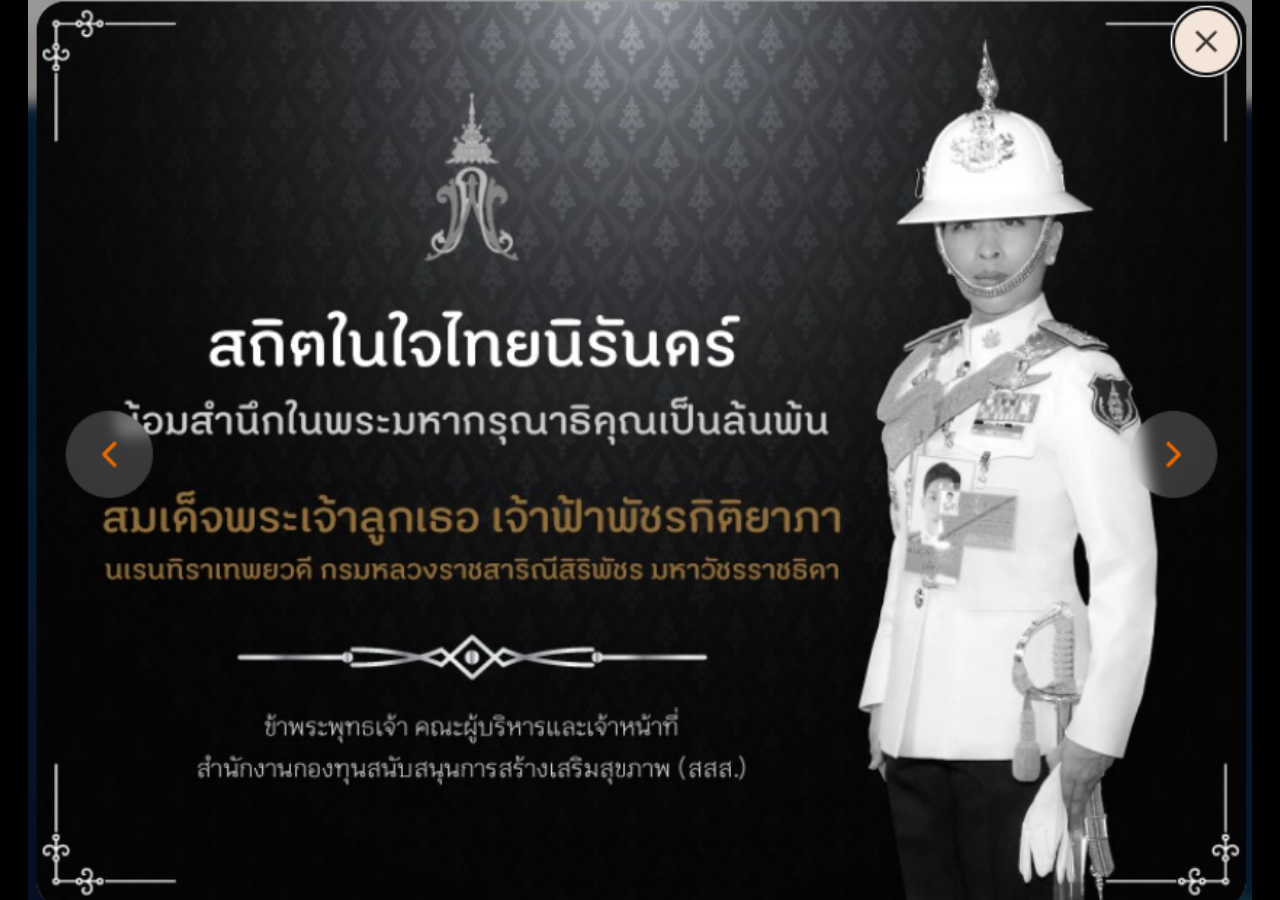
==== index.html @ 87a639a9 "Add files via upload" ====
<!DOCTYPE html>
<html lang="th">
<head>
  <meta charset="UTF-8">
  <meta name="viewport" content="width=device-width, initial-scale=1.0">

  <title>หน้าไว้อาลัย | นักสร้างสุขดอนแก้ว</title>

  <meta
    name="description"
    content="หน้าไว้อาลัยของนักสร้างสุขดอนแก้ว"
  >

  <style>
    html,
    body {
      width: 100%;
      height: 100%;
      margin: 0;
      padding: 0;
      overflow: hidden;
      background: #000;
    }

    body {
      font-family: Arial, sans-serif;
    }

    .memorial-link {
      position: fixed;
      inset: 0;

      display: flex;
      align-items: center;
      justify-content: center;

      width: 100%;
      height: 100%;

      background: #000;

      cursor: pointer;
      text-decoration: none;

      -webkit-tap-highlight-color: transparent;
      user-select: none;
    }

    .memorial-image {
      width: 100%;
      height: 100%;

      object-fit: contain;
      object-position: center;

      display: block;

      pointer-events: none;
      user-select: none;
      -webkit-user-drag: none;
    }

    .memorial-link:focus-visible {
      outline: 3px solid #ffffff;
      outline-offset: -6px;
    }
  </style>
</head>

<body>

  <a
    class="memorial-link"
    href="https://script.google.com/macros/s/AKfycbxYZN_y_pJzM8Q6rQ0GzU53ELH5nUyrDfExcgyzxqj7NE1iMZdPn446kKjvKVOy5Ce9IkQ/exec"
    aria-label="เข้าสู่เว็บไซต์ระบบรายงานนักสร้างสุข"
  >
    <img
      class="memorial-image"
      src="assets/img/memorial.png"
      alt="หน้าไว้อาลัย"
      draggable="false"
    >
  </a>

</body>
</html>
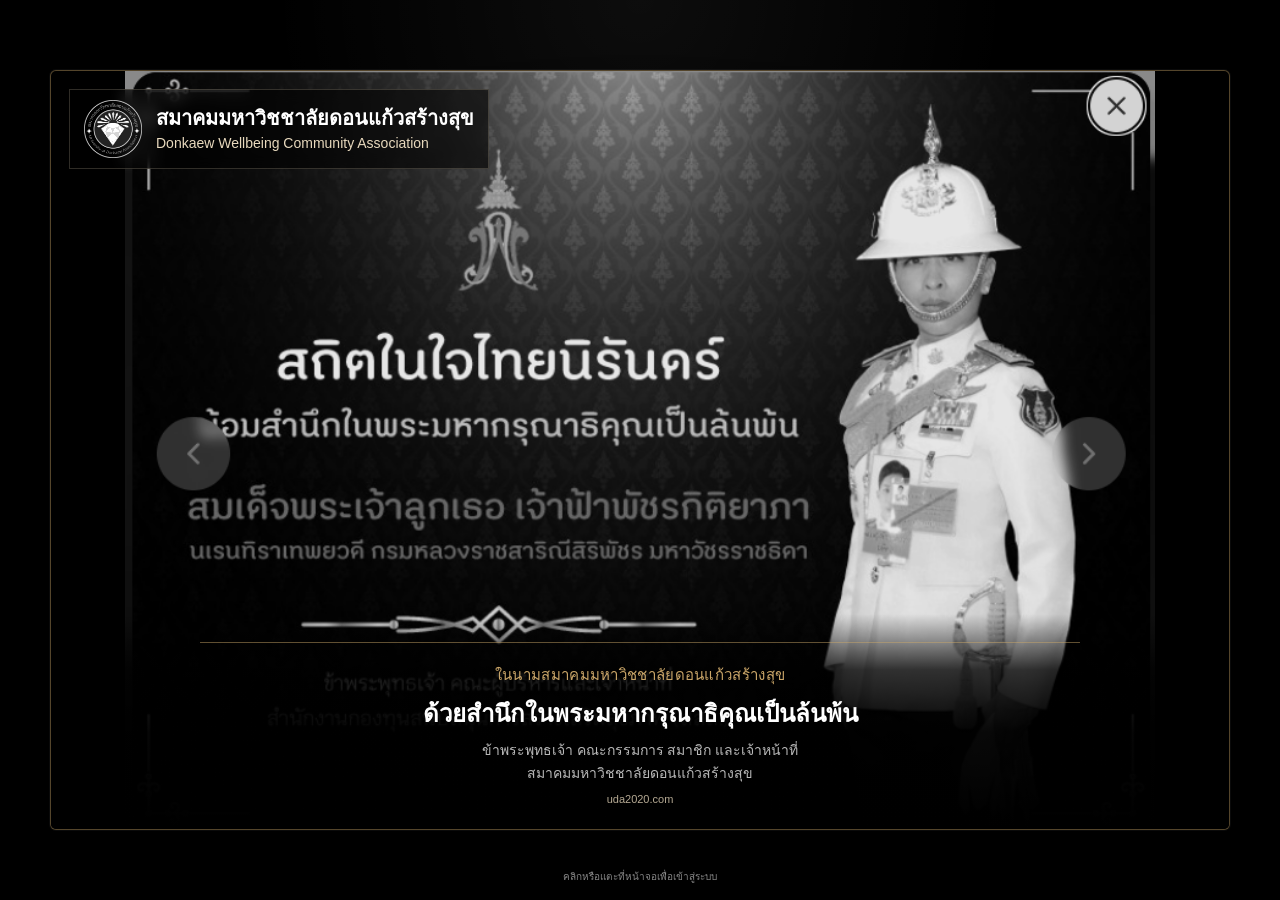
==== commit 3f862e5b: "Add files via upload" ====
--- a/index.html
+++ b/index.html
@@ -4,83 +4,319 @@
   <meta charset="UTF-8">
   <meta name="viewport" content="width=device-width, initial-scale=1.0">
 
-  <title>หน้าไว้อาลัย | นักสร้างสุขดอนแก้ว</title>
-
+  <title>หน้าไว้อาลัย | สมาคมมหาวิชชาลัยดอนแก้วสร้างสุข</title>
   <meta
     name="description"
-    content="หน้าไว้อาลัยของนักสร้างสุขดอนแก้ว"
+    content="หน้าไว้อาลัยในนามสมาคมมหาวิชชาลัยดอนแก้วสร้างสุข"
   >
 
   <style>
+    :root {
+      --gold: #c9a568;
+      --gold-soft: #e8d9bd;
+      --black: #050505;
+      --panel: rgba(8, 8, 8, 0.92);
+    }
+
+    * {
+      box-sizing: border-box;
+    }
+
     html,
     body {
       width: 100%;
-      height: 100%;
+      min-height: 100%;
       margin: 0;
-      padding: 0;
+      background: #000;
+      color: #fff;
+      font-family:
+        "Tahoma",
+        "Noto Sans Thai",
+        "Prompt",
+        sans-serif;
+    }
+
+    body {
       overflow: hidden;
-      background: #000;
-    }
-
-    body {
-      font-family: Arial, sans-serif;
-    }
-
-    .memorial-link {
+    }
+
+    .memorial-page {
       position: fixed;
       inset: 0;
-
+      background:
+        radial-gradient(circle at 50% 0%, rgba(255,255,255,.055), transparent 36%),
+        #000;
+      cursor: pointer;
+      user-select: none;
+      -webkit-tap-highlight-color: transparent;
+    }
+
+    .memorial-stage {
+      position: absolute;
+      inset: 0;
       display: flex;
       align-items: center;
       justify-content: center;
-
+      padding: 18px;
+    }
+
+    .memorial-frame {
+      position: relative;
+      width: min(1180px, 100%);
+      height: min(760px, calc(100vh - 36px));
+      overflow: hidden;
+      border: 1px solid rgba(201,165,104,.42);
+      border-radius: 6px;
+      background: #000;
+      box-shadow:
+        0 0 0 1px rgba(255,255,255,.04),
+        0 24px 80px rgba(0,0,0,.55);
+    }
+
+    .memorial-image {
+      position: absolute;
+      inset: 0;
       width: 100%;
       height: 100%;
-
-      background: #000;
-
-      cursor: pointer;
-      text-decoration: none;
-
-      -webkit-tap-highlight-color: transparent;
-      user-select: none;
-    }
-
-    .memorial-image {
-      width: 100%;
-      height: 100%;
-
       object-fit: contain;
       object-position: center;
-
+      filter: grayscale(100%) contrast(1.03) brightness(.9);
+      pointer-events: none;
+    }
+
+    /* แถบด้านบนของสมาคม */
+    .association-head {
+      position: absolute;
+      z-index: 4;
+      top: 18px;
+      left: 18px;
+      right: 18px;
+      display: flex;
+      align-items: center;
+      gap: 14px;
+      padding: 10px 14px;
+      width: fit-content;
+      max-width: calc(100% - 36px);
+      border: 1px solid rgba(232,217,189,.20);
+      background: rgba(0,0,0,.60);
+      backdrop-filter: blur(8px);
+      -webkit-backdrop-filter: blur(8px);
+    }
+
+    .association-head img {
+      width: 58px;
+      height: 58px;
+      object-fit: contain;
+      filter: grayscale(100%) brightness(1.25);
+      flex: 0 0 auto;
+    }
+
+    .association-title {
+      line-height: 1.35;
+    }
+
+    .association-title strong {
       display: block;
-
+      color: #fff;
+      font-size: clamp(15px, 2vw, 20px);
+      font-weight: 700;
+    }
+
+    .association-title span {
+      color: var(--gold-soft);
+      font-size: clamp(11px, 1.3vw, 14px);
+    }
+
+    /* ปิดข้อความหน่วยงานเดิมด้านล่าง แล้วแทนด้วยชื่อสมาคม */
+    .association-footer {
+      position: absolute;
+      z-index: 5;
+      left: 0;
+      right: 0;
+      bottom: 0;
+      min-height: 150px;
+      display: flex;
+      align-items: center;
+      justify-content: center;
+      padding: 28px 22px 24px;
+      text-align: center;
+      background:
+        linear-gradient(
+          180deg,
+          rgba(0,0,0,0) 0%,
+          rgba(0,0,0,.78) 26%,
+          rgba(0,0,0,.96) 55%,
+          #000 100%
+        );
+    }
+
+    .association-footer-inner {
+      width: min(880px, 100%);
+      border-top: 1px solid rgba(201,165,104,.48);
+      padding-top: 20px;
+    }
+
+    .tribute-label {
+      margin-bottom: 8px;
+      color: var(--gold);
+      font-size: clamp(12px, 1.4vw, 15px);
+      letter-spacing: .02em;
+    }
+
+    .tribute-main {
+      color: #fff;
+      font-size: clamp(16px, 2vw, 24px);
+      font-weight: 700;
+      line-height: 1.55;
+    }
+
+    .tribute-sub {
+      margin-top: 7px;
+      color: rgba(255,255,255,.72);
+      font-size: clamp(11px, 1.3vw, 14px);
+      line-height: 1.65;
+    }
+
+    .official-site {
+      margin-top: 8px;
+      color: rgba(232,217,189,.78);
+      font-size: 11px;
+    }
+
+    .tap-hint {
+      position: fixed;
+      z-index: 10;
+      left: 50%;
+      bottom: 10px;
+      transform: translateX(-50%);
+      padding: 6px 12px;
+      border-radius: 999px;
+      background: rgba(0,0,0,.56);
+      color: rgba(255,255,255,.52);
+      font-size: 10px;
       pointer-events: none;
-      user-select: none;
-      -webkit-user-drag: none;
-    }
-
-    .memorial-link:focus-visible {
-      outline: 3px solid #ffffff;
-      outline-offset: -6px;
+    }
+
+    @media (max-width: 700px) {
+      .memorial-stage {
+        padding: 0;
+      }
+
+      .memorial-frame {
+        width: 100%;
+        height: 100vh;
+        border: 0;
+        border-radius: 0;
+      }
+
+      .association-head {
+        top: 10px;
+        left: 10px;
+        right: 10px;
+      }
+
+      .association-head img {
+        width: 46px;
+        height: 46px;
+      }
+
+      .association-footer {
+        min-height: 138px;
+        padding-left: 16px;
+        padding-right: 16px;
+      }
     }
   </style>
 </head>
 
 <body>
 
-  <a
-    class="memorial-link"
-    href="https://script.google.com/macros/s/AKfycbxYZN_y_pJzM8Q6rQ0GzU53ELH5nUyrDfExcgyzxqj7NE1iMZdPn446kKjvKVOy5Ce9IkQ/exec"
+  <main
+    class="memorial-page"
+    id="memorialPage"
+    role="link"
+    tabindex="0"
     aria-label="เข้าสู่เว็บไซต์ระบบรายงานนักสร้างสุข"
   >
-    <img
-      class="memorial-image"
-      src="assets/img/memorial.png"
-      alt="หน้าไว้อาลัย"
-      draggable="false"
-    >
-  </a>
+    <div class="memorial-stage">
+      <div class="memorial-frame">
+
+        <img
+          class="memorial-image"
+          src="assets/img/memorial.png"
+          alt="หน้าไว้อาลัย"
+          draggable="false"
+        >
+
+        <div class="association-head">
+          <img
+            src="assets/img/logo-donkaew.png"
+            alt="ตราสมาคมมหาวิชชาลัยดอนแก้วสร้างสุข"
+          >
+
+          <div class="association-title">
+            <strong>สมาคมมหาวิชชาลัยดอนแก้วสร้างสุข</strong>
+            <span>Donkaew Wellbeing Community Association</span>
+          </div>
+        </div>
+
+        <div class="association-footer">
+          <div class="association-footer-inner">
+            <div class="tribute-label">
+              ในนามสมาคมมหาวิชชาลัยดอนแก้วสร้างสุข
+            </div>
+
+            <div class="tribute-main">
+              ด้วยสำนึกในพระมหากรุณาธิคุณเป็นล้นพ้น
+            </div>
+
+            <div class="tribute-sub">
+              ข้าพระพุทธเจ้า คณะกรรมการ สมาชิก และเจ้าหน้าที่<br>
+              สมาคมมหาวิชชาลัยดอนแก้วสร้างสุข
+            </div>
+
+            <div class="official-site">
+              uda2020.com
+            </div>
+          </div>
+        </div>
+
+      </div>
+    </div>
+
+    <div class="tap-hint">
+      คลิกหรือแตะที่หน้าจอเพื่อเข้าสู่ระบบ
+    </div>
+  </main>
+
+  <script>
+    // ใส่ Google Apps Script Web App URL ที่ใช้งานได้จริงตรงนี้
+    const APP_URL = "PASTE_WORKING_GOOGLE_APPS_SCRIPT_EXEC_URL_HERE";
+
+    function goToApp() {
+      if (!APP_URL || APP_URL.includes("PASTE_WORKING_")) {
+        alert(
+          "กรุณาใส่ Google Apps Script Web App URL ที่ใช้งานได้จริงในตัวแปร APP_URL ก่อน"
+        );
+        return;
+      }
+
+      window.location.href = APP_URL;
+    }
+
+    document
+      .getElementById("memorialPage")
+      .addEventListener("click", goToApp);
+
+    document
+      .getElementById("memorialPage")
+      .addEventListener("keydown", function(event) {
+        if (event.key === "Enter" || event.key === " ") {
+          event.preventDefault();
+          goToApp();
+        }
+      });
+  </script>
 
 </body>
 </html>
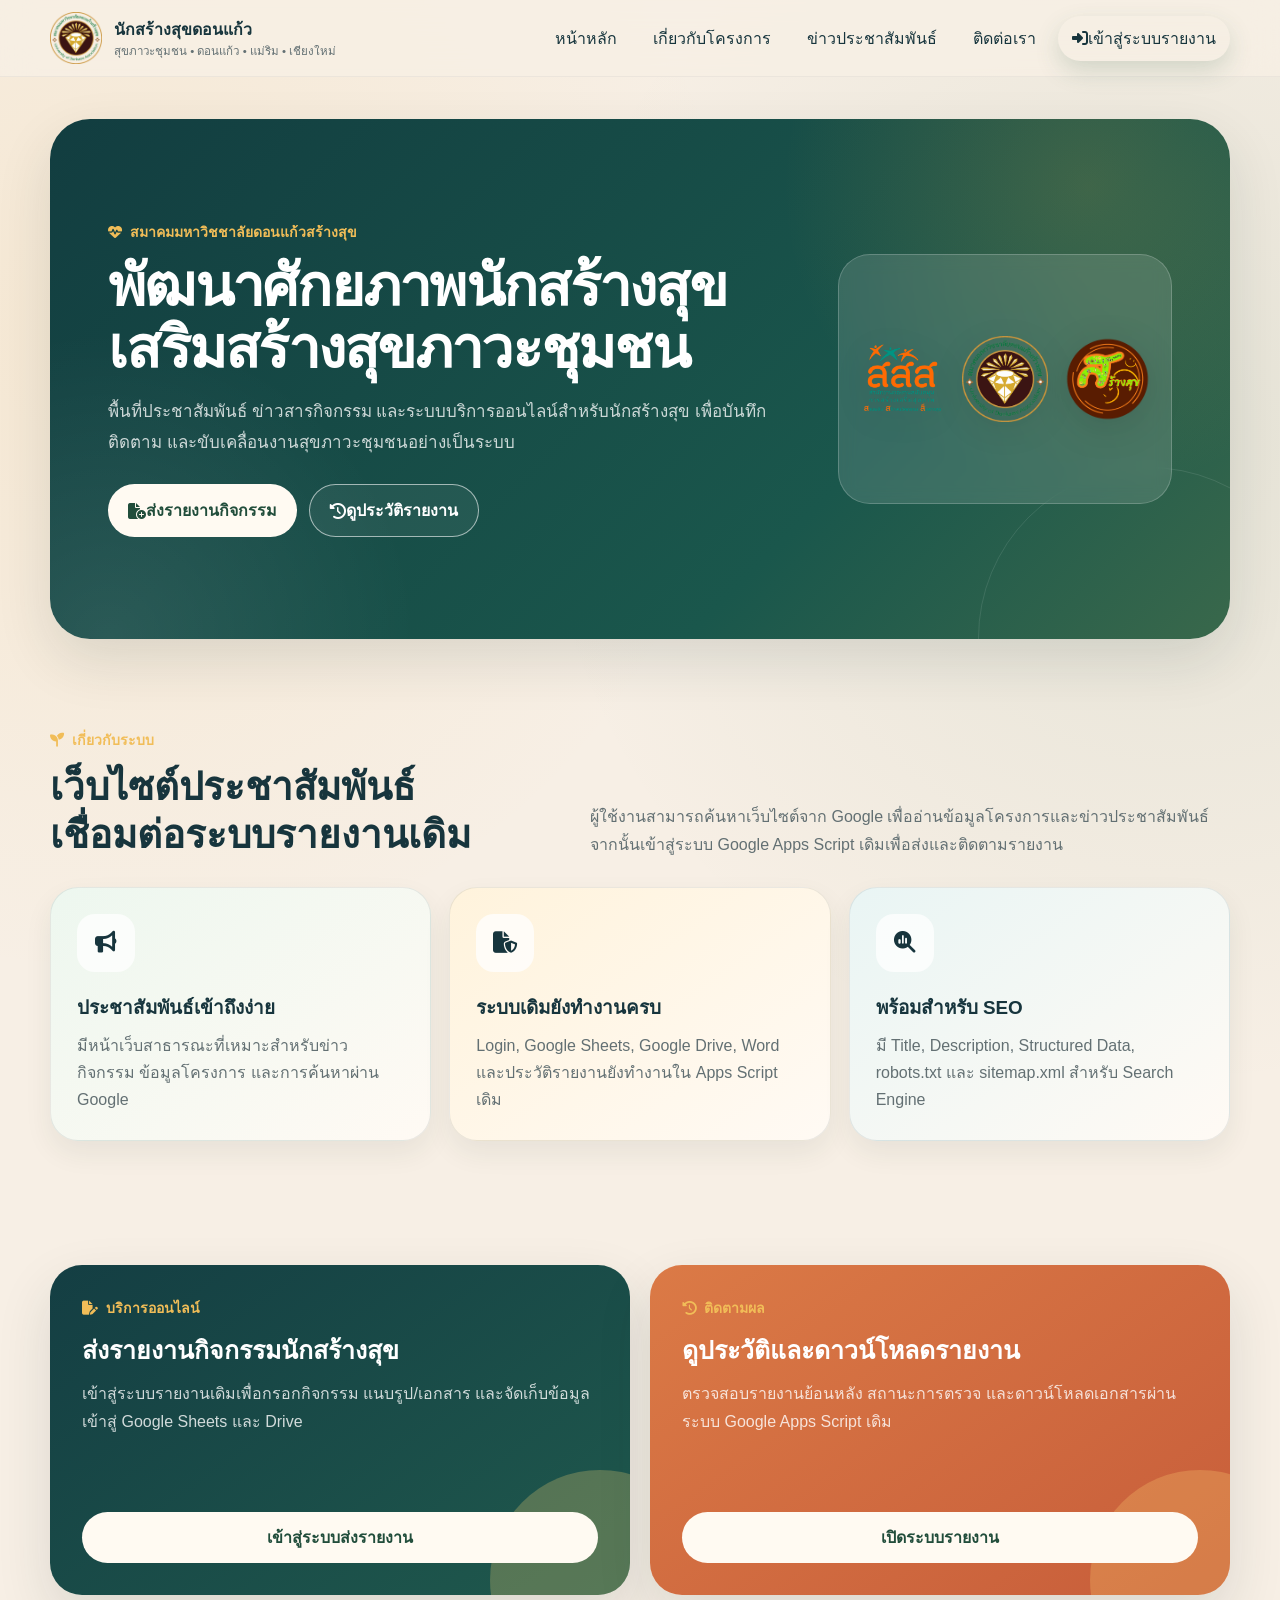
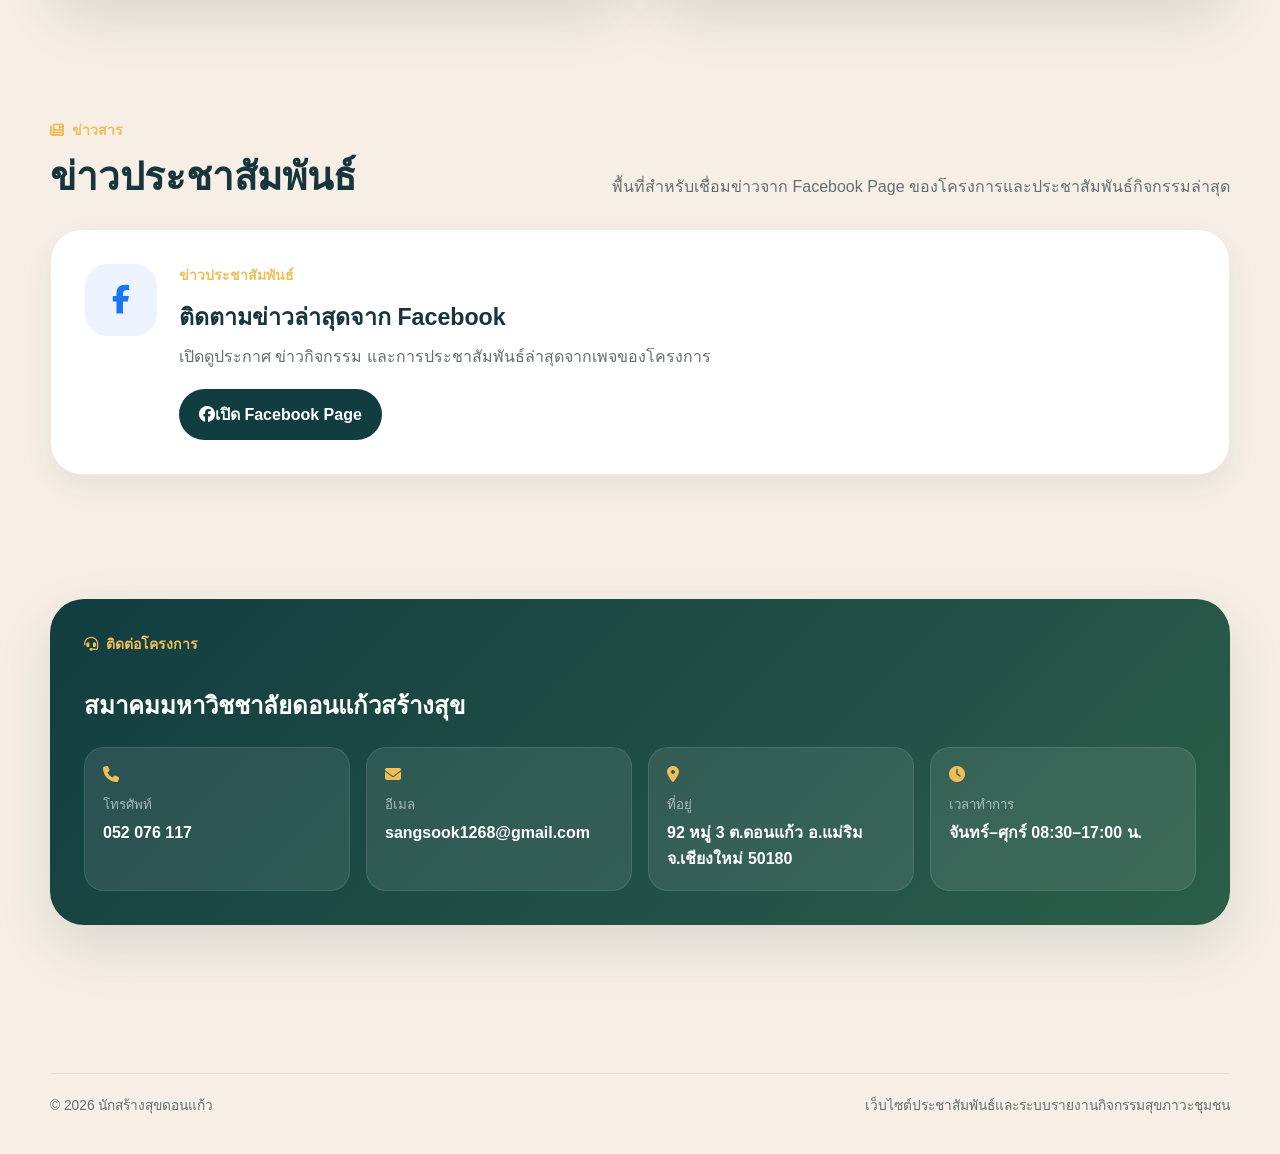
==== commit 8035bd82: "Add files via upload" ====
--- a/index.html
+++ b/index.html
@@ -1,322 +1,228 @@
-<!DOCTYPE html>
+<!doctype html>
 <html lang="th">
 <head>
-  <meta charset="UTF-8">
-  <meta name="viewport" content="width=device-width, initial-scale=1.0">
-
-  <title>หน้าไว้อาลัย | สมาคมมหาวิชชาลัยดอนแก้วสร้างสุข</title>
-  <meta
-    name="description"
-    content="หน้าไว้อาลัยในนามสมาคมมหาวิชชาลัยดอนแก้วสร้างสุข"
-  >
-
-  <style>
-    :root {
-      --gold: #c9a568;
-      --gold-soft: #e8d9bd;
-      --black: #050505;
-      --panel: rgba(8, 8, 8, 0.92);
-    }
-
-    * {
-      box-sizing: border-box;
-    }
-
-    html,
-    body {
-      width: 100%;
-      min-height: 100%;
-      margin: 0;
-      background: #000;
-      color: #fff;
-      font-family:
-        "Tahoma",
-        "Noto Sans Thai",
-        "Prompt",
-        sans-serif;
-    }
-
-    body {
-      overflow: hidden;
-    }
-
-    .memorial-page {
-      position: fixed;
-      inset: 0;
-      background:
-        radial-gradient(circle at 50% 0%, rgba(255,255,255,.055), transparent 36%),
-        #000;
-      cursor: pointer;
-      user-select: none;
-      -webkit-tap-highlight-color: transparent;
-    }
-
-    .memorial-stage {
-      position: absolute;
-      inset: 0;
-      display: flex;
-      align-items: center;
-      justify-content: center;
-      padding: 18px;
-    }
-
-    .memorial-frame {
-      position: relative;
-      width: min(1180px, 100%);
-      height: min(760px, calc(100vh - 36px));
-      overflow: hidden;
-      border: 1px solid rgba(201,165,104,.42);
-      border-radius: 6px;
-      background: #000;
-      box-shadow:
-        0 0 0 1px rgba(255,255,255,.04),
-        0 24px 80px rgba(0,0,0,.55);
-    }
-
-    .memorial-image {
-      position: absolute;
-      inset: 0;
-      width: 100%;
-      height: 100%;
-      object-fit: contain;
-      object-position: center;
-      filter: grayscale(100%) contrast(1.03) brightness(.9);
-      pointer-events: none;
-    }
-
-    /* แถบด้านบนของสมาคม */
-    .association-head {
-      position: absolute;
-      z-index: 4;
-      top: 18px;
-      left: 18px;
-      right: 18px;
-      display: flex;
-      align-items: center;
-      gap: 14px;
-      padding: 10px 14px;
-      width: fit-content;
-      max-width: calc(100% - 36px);
-      border: 1px solid rgba(232,217,189,.20);
-      background: rgba(0,0,0,.60);
-      backdrop-filter: blur(8px);
-      -webkit-backdrop-filter: blur(8px);
-    }
-
-    .association-head img {
-      width: 58px;
-      height: 58px;
-      object-fit: contain;
-      filter: grayscale(100%) brightness(1.25);
-      flex: 0 0 auto;
-    }
-
-    .association-title {
-      line-height: 1.35;
-    }
-
-    .association-title strong {
-      display: block;
-      color: #fff;
-      font-size: clamp(15px, 2vw, 20px);
-      font-weight: 700;
-    }
-
-    .association-title span {
-      color: var(--gold-soft);
-      font-size: clamp(11px, 1.3vw, 14px);
-    }
-
-    /* ปิดข้อความหน่วยงานเดิมด้านล่าง แล้วแทนด้วยชื่อสมาคม */
-    .association-footer {
-      position: absolute;
-      z-index: 5;
-      left: 0;
-      right: 0;
-      bottom: 0;
-      min-height: 150px;
-      display: flex;
-      align-items: center;
-      justify-content: center;
-      padding: 28px 22px 24px;
-      text-align: center;
-      background:
-        linear-gradient(
-          180deg,
-          rgba(0,0,0,0) 0%,
-          rgba(0,0,0,.78) 26%,
-          rgba(0,0,0,.96) 55%,
-          #000 100%
-        );
-    }
-
-    .association-footer-inner {
-      width: min(880px, 100%);
-      border-top: 1px solid rgba(201,165,104,.48);
-      padding-top: 20px;
-    }
-
-    .tribute-label {
-      margin-bottom: 8px;
-      color: var(--gold);
-      font-size: clamp(12px, 1.4vw, 15px);
-      letter-spacing: .02em;
-    }
-
-    .tribute-main {
-      color: #fff;
-      font-size: clamp(16px, 2vw, 24px);
-      font-weight: 700;
-      line-height: 1.55;
-    }
-
-    .tribute-sub {
-      margin-top: 7px;
-      color: rgba(255,255,255,.72);
-      font-size: clamp(11px, 1.3vw, 14px);
-      line-height: 1.65;
-    }
-
-    .official-site {
-      margin-top: 8px;
-      color: rgba(232,217,189,.78);
-      font-size: 11px;
-    }
-
-    .tap-hint {
-      position: fixed;
-      z-index: 10;
-      left: 50%;
-      bottom: 10px;
-      transform: translateX(-50%);
-      padding: 6px 12px;
-      border-radius: 999px;
-      background: rgba(0,0,0,.56);
-      color: rgba(255,255,255,.52);
-      font-size: 10px;
-      pointer-events: none;
-    }
-
-    @media (max-width: 700px) {
-      .memorial-stage {
-        padding: 0;
+  <meta charset="utf-8">
+  <meta name="viewport" content="width=device-width,initial-scale=1">
+
+  <title>นักสร้างสุขดอนแก้ว | โครงการพัฒนาศักยภาพนักสร้างสุขเสริมสร้างสุขภาวะชุมชน</title>
+  <meta name="description" content="เว็บไซต์ประชาสัมพันธ์โครงการพัฒนาศักยภาพนักสร้างสุขเสริมสร้างสุขภาวะชุมชน สมาคมมหาวิชชาลัยดอนแก้วสร้างสุข อำเภอแม่ริม จังหวัดเชียงใหม่ พร้อมระบบส่งและติดตามรายงานกิจกรรมออนไลน์">
+  <meta name="robots" content="index,follow,max-image-preview:large">
+  <link rel="canonical" href="https://sangsook2026.github.io/sangsook-donkaew/">
+
+  <meta property="og:type" content="website">
+  <meta property="og:locale" content="th_TH">
+  <meta property="og:site_name" content="นักสร้างสุขดอนแก้ว">
+  <meta property="og:title" content="นักสร้างสุขดอนแก้ว | สุขภาวะชุมชน">
+  <meta property="og:description" content="ข่าวประชาสัมพันธ์ ข้อมูลโครงการ และระบบส่งรายงานกิจกรรมนักสร้างสุข">
+  <meta property="og:url" content="https://sangsook2026.github.io/sangsook-donkaew/">
+  <meta property="og:image" content="https://sangsook2026.github.io/sangsook-donkaew/assets/img/logo-donkaew.png">
+
+  <meta name="twitter:card" content="summary_large_image">
+
+  <link rel="icon" href="assets/img/logo-donkaew.png">
+  <link rel="stylesheet" href="assets/css/styles.css">
+  <link rel="stylesheet" href="https://cdnjs.cloudflare.com/ajax/libs/font-awesome/6.7.2/css/all.min.css">
+
+  <script type="application/ld+json">
+  {
+    "@context": "https://schema.org",
+    "@graph": [
+      {
+        "@type": "Organization",
+        "@id": "https://sangsook2026.github.io/sangsook-donkaew/#organization",
+        "name": "สมาคมมหาวิชชาลัยดอนแก้วสร้างสุข",
+        "url": "https://sangsook2026.github.io/sangsook-donkaew/",
+        "logo": "https://sangsook2026.github.io/sangsook-donkaew/assets/img/logo-donkaew.png",
+        "email": "sangsook1268@gmail.com",
+        "telephone": "052076117",
+        "address": {
+          "@type": "PostalAddress",
+          "streetAddress": "92 หมู่ 3 ตำบลดอนแก้ว",
+          "addressLocality": "อำเภอแม่ริม",
+          "addressRegion": "เชียงใหม่",
+          "postalCode": "50180",
+          "addressCountry": "TH"
+        }
+      },
+      {
+        "@type": "WebSite",
+        "@id": "https://sangsook2026.github.io/sangsook-donkaew/#website",
+        "url": "https://sangsook2026.github.io/sangsook-donkaew/",
+        "name": "นักสร้างสุขดอนแก้ว",
+        "publisher": {"@id": "https://sangsook2026.github.io/sangsook-donkaew/#organization"},
+        "inLanguage": "th-TH"
       }
-
-      .memorial-frame {
-        width: 100%;
-        height: 100vh;
-        border: 0;
-        border-radius: 0;
-      }
-
-      .association-head {
-        top: 10px;
-        left: 10px;
-        right: 10px;
-      }
-
-      .association-head img {
-        width: 46px;
-        height: 46px;
-      }
-
-      .association-footer {
-        min-height: 138px;
-        padding-left: 16px;
-        padding-right: 16px;
-      }
-    }
-  </style>
+    ]
+  }
+  </script>
 </head>
-
 <body>
 
-  <main
-    class="memorial-page"
-    id="memorialPage"
-    role="link"
-    tabindex="0"
-    aria-label="เข้าสู่เว็บไซต์ระบบรายงานนักสร้างสุข"
-  >
-    <div class="memorial-stage">
-      <div class="memorial-frame">
-
-        <img
-          class="memorial-image"
-          src="assets/img/memorial.png"
-          alt="หน้าไว้อาลัย"
-          draggable="false"
-        >
-
-        <div class="association-head">
-          <img
-            src="assets/img/logo-donkaew.png"
-            alt="ตราสมาคมมหาวิชชาลัยดอนแก้วสร้างสุข"
-          >
-
-          <div class="association-title">
-            <strong>สมาคมมหาวิชชาลัยดอนแก้วสร้างสุข</strong>
-            <span>Donkaew Wellbeing Community Association</span>
-          </div>
-        </div>
-
-        <div class="association-footer">
-          <div class="association-footer-inner">
-            <div class="tribute-label">
-              ในนามสมาคมมหาวิชชาลัยดอนแก้วสร้างสุข
-            </div>
-
-            <div class="tribute-main">
-              ด้วยสำนึกในพระมหากรุณาธิคุณเป็นล้นพ้น
-            </div>
-
-            <div class="tribute-sub">
-              ข้าพระพุทธเจ้า คณะกรรมการ สมาชิก และเจ้าหน้าที่<br>
-              สมาคมมหาวิชชาลัยดอนแก้วสร้างสุข
-            </div>
-
-            <div class="official-site">
-              uda2020.com
-            </div>
-          </div>
-        </div>
-
-      </div>
-    </div>
-
-    <div class="tap-hint">
-      คลิกหรือแตะที่หน้าจอเพื่อเข้าสู่ระบบ
-    </div>
-  </main>
-
-  <script>
-    // ใส่ Google Apps Script Web App URL ที่ใช้งานได้จริงตรงนี้
-    const APP_URL = "PASTE_WORKING_GOOGLE_APPS_SCRIPT_EXEC_URL_HERE";
-
-    function goToApp() {
-      if (!APP_URL || APP_URL.includes("PASTE_WORKING_")) {
-        alert(
-          "กรุณาใส่ Google Apps Script Web App URL ที่ใช้งานได้จริงในตัวแปร APP_URL ก่อน"
-        );
-        return;
-      }
-
-      window.location.href = APP_URL;
-    }
-
-    document
-      .getElementById("memorialPage")
-      .addEventListener("click", goToApp);
-
-    document
-      .getElementById("memorialPage")
-      .addEventListener("keydown", function(event) {
-        if (event.key === "Enter" || event.key === " ") {
-          event.preventDefault();
-          goToApp();
-        }
-      });
-  </script>
-
+<header class="site-header">
+  <div class="container nav-wrap">
+    <a class="brand" href="#home">
+      <img src="assets/img/logo-donkaew.png" alt="ตราสมาคมมหาวิชชาลัยดอนแก้วสร้างสุข">
+      <span>
+        นักสร้างสุขดอนแก้ว
+        <small>สุขภาวะชุมชน • ดอนแก้ว • แม่ริม • เชียงใหม่</small>
+      </span>
+    </a>
+
+    <button class="menu-toggle" id="menuToggle" aria-label="เปิดเมนู" aria-expanded="false">
+      <i class="fa-solid fa-bars"></i>
+    </button>
+
+    <nav class="nav" id="mobileMenu" aria-label="เมนูหลัก">
+      <a href="#home">หน้าหลัก</a>
+      <a href="#about">เกี่ยวกับโครงการ</a>
+      <a href="#news">ข่าวประชาสัมพันธ์</a>
+      <a href="#contact">ติดต่อเรา</a>
+      <button class="btn btn-primary" data-open-app="login">
+        <i class="fa-solid fa-right-to-bracket me-2"></i>เข้าสู่ระบบรายงาน
+      </button>
+    </nav>
+  </div>
+</header>
+
+<main>
+  <section class="hero" id="home">
+    <div class="container">
+      <div class="hero-card">
+        <div>
+          <span class="eyebrow"><i class="fa-solid fa-heart-pulse"></i> สมาคมมหาวิชชาลัยดอนแก้วสร้างสุข</span>
+          <h1>พัฒนาศักยภาพนักสร้างสุข<br>เสริมสร้างสุขภาวะชุมชน</h1>
+          <p>
+            พื้นที่ประชาสัมพันธ์ ข่าวสารกิจกรรม และระบบบริการออนไลน์สำหรับนักสร้างสุข
+            เพื่อบันทึก ติดตาม และขับเคลื่อนงานสุขภาวะชุมชนอย่างเป็นระบบ
+          </p>
+          <div class="hero-actions">
+            <button class="btn btn-light" data-open-app>
+              <i class="fa-solid fa-file-circle-plus me-2"></i>ส่งรายงานกิจกรรม
+            </button>
+            <button class="btn btn-outline" data-open-app>
+              <i class="fa-solid fa-clock-rotate-left me-2"></i>ดูประวัติรายงาน
+            </button>
+          </div>
+        </div>
+
+        <div class="logo-panel" aria-label="องค์กรภาคี">
+          <img src="assets/img/logo-sss.png" alt="สำนักงานกองทุนสนับสนุนการสร้างเสริมสุขภาพ สสส.">
+          <img src="assets/img/logo-donkaew.png" alt="สมาคมมหาวิชชาลัยดอนแก้วสร้างสุข">
+          <img src="assets/img/logo-rangsook.png" alt="ตราร่างสุข">
+        </div>
+      </div>
+    </div>
+  </section>
+
+  <section class="section" id="about">
+    <div class="container">
+      <div class="section-head">
+        <div>
+          <span class="eyebrow"><i class="fa-solid fa-seedling"></i> เกี่ยวกับระบบ</span>
+          <h2>เว็บไซต์ประชาสัมพันธ์<br>เชื่อมต่อระบบรายงานเดิม</h2>
+        </div>
+        <p>
+          ผู้ใช้งานสามารถค้นหาเว็บไซต์จาก Google เพื่ออ่านข้อมูลโครงการและข่าวประชาสัมพันธ์
+          จากนั้นเข้าสู่ระบบ Google Apps Script เดิมเพื่อส่งและติดตามรายงาน
+        </p>
+      </div>
+
+      <div class="feature-grid">
+        <article class="feature">
+          <div class="iconbox"><i class="fa-solid fa-bullhorn"></i></div>
+          <h3>ประชาสัมพันธ์เข้าถึงง่าย</h3>
+          <p>มีหน้าเว็บสาธารณะที่เหมาะสำหรับข่าวกิจกรรม ข้อมูลโครงการ และการค้นหาผ่าน Google</p>
+        </article>
+        <article class="feature">
+          <div class="iconbox"><i class="fa-solid fa-file-shield"></i></div>
+          <h3>ระบบเดิมยังทำงานครบ</h3>
+          <p>Login, Google Sheets, Google Drive, Word และประวัติรายงานยังทำงานใน Apps Script เดิม</p>
+        </article>
+        <article class="feature">
+          <div class="iconbox"><i class="fa-solid fa-magnifying-glass-chart"></i></div>
+          <h3>พร้อมสำหรับ SEO</h3>
+          <p>มี Title, Description, Structured Data, robots.txt และ sitemap.xml สำหรับ Search Engine</p>
+        </article>
+      </div>
+    </div>
+  </section>
+
+  <section class="section">
+    <div class="container two-col">
+      <article class="editorial green">
+        <div>
+          <span class="eyebrow"><i class="fa-solid fa-file-pen"></i> บริการออนไลน์</span>
+          <h3>ส่งรายงานกิจกรรมนักสร้างสุข</h3>
+          <p>เข้าสู่ระบบรายงานเดิมเพื่อกรอกกิจกรรม แนบรูป/เอกสาร และจัดเก็บข้อมูลเข้าสู่ Google Sheets และ Drive</p>
+        </div>
+        <button class="btn btn-light" data-open-app>เข้าสู่ระบบส่งรายงาน</button>
+      </article>
+
+      <article class="editorial orange">
+        <div>
+          <span class="eyebrow"><i class="fa-solid fa-clock-rotate-left"></i> ติดตามผล</span>
+          <h3>ดูประวัติและดาวน์โหลดรายงาน</h3>
+          <p>ตรวจสอบรายงานย้อนหลัง สถานะการตรวจ และดาวน์โหลดเอกสารผ่านระบบ Google Apps Script เดิม</p>
+        </div>
+        <button class="btn btn-light" data-open-app>เปิดระบบรายงาน</button>
+      </article>
+    </div>
+  </section>
+
+  <section class="section" id="news">
+    <div class="container">
+      <div class="section-head">
+        <div>
+          <span class="eyebrow"><i class="fa-solid fa-newspaper"></i> ข่าวสาร</span>
+          <h2>ข่าวประชาสัมพันธ์</h2>
+        </div>
+        <p>พื้นที่สำหรับเชื่อมข่าวจาก Facebook Page ของโครงการและประชาสัมพันธ์กิจกรรมล่าสุด</p>
+      </div>
+      <div id="facebookNewsBox"></div>
+    </div>
+  </section>
+
+  <section class="section" id="contact">
+    <div class="container">
+      <div class="contact-card">
+        <span class="eyebrow"><i class="fa-solid fa-headset"></i> ติดต่อโครงการ</span>
+        <h2>สมาคมมหาวิชชาลัยดอนแก้วสร้างสุข</h2>
+
+        <div class="contact-grid">
+          <div class="contact-item">
+            <i class="fa-solid fa-phone"></i>
+            <small>โทรศัพท์</small>
+            <a href="tel:052076117"><strong>052 076 117</strong></a>
+          </div>
+          <div class="contact-item">
+            <i class="fa-solid fa-envelope"></i>
+            <small>อีเมล</small>
+            <a href="mailto:sangsook1268@gmail.com"><strong>sangsook1268@gmail.com</strong></a>
+          </div>
+          <div class="contact-item">
+            <i class="fa-solid fa-location-dot"></i>
+            <small>ที่อยู่</small>
+            <strong>92 หมู่ 3 ต.ดอนแก้ว อ.แม่ริม จ.เชียงใหม่ 50180</strong>
+          </div>
+          <div class="contact-item">
+            <i class="fa-solid fa-clock"></i>
+            <small>เวลาทำการ</small>
+            <strong>จันทร์–ศุกร์ 08:30–17:00 น.</strong>
+          </div>
+        </div>
+      </div>
+    </div>
+  </section>
+</main>
+
+<footer class="footer">
+  <div class="container footer-row">
+    <span>© <span id="year"></span> นักสร้างสุขดอนแก้ว</span>
+    <span>เว็บไซต์ประชาสัมพันธ์และระบบรายงานกิจกรรมสุขภาวะชุมชน</span>
+  </div>
+</footer>
+
+<script src="assets/js/config.js"></script>
+<script src="assets/js/app.js"></script>
 </body>
 </html>
--- a/assets/css/styles.css
+++ b/assets/css/styles.css
@@ -0,0 +1,167 @@
+@import url('https://fonts.googleapis.com/css2?family=Prompt:wght@300;400;500;600;700&display=swap');
+
+:root {
+  --cream: #f7efe5;
+  --paper: #fffaf3;
+  --white: #ffffff;
+  --ink: #17353d;
+  --ink-soft: #637073;
+  --green: #467754;
+  --green-dark: #214d3b;
+  --deep: #123d40;
+  --orange: #d66f3f;
+  --gold: #e8ab3d;
+  --line: rgba(23,53,61,.09);
+  --shadow-sm: 0 12px 28px rgba(25,52,47,.07);
+  --shadow-md: 0 22px 55px rgba(25,52,47,.12);
+  --radius: 28px;
+}
+
+* { box-sizing: border-box; }
+html { scroll-behavior: smooth; }
+body {
+  margin: 0;
+  font-family: 'Prompt', sans-serif;
+  color: var(--ink);
+  background:
+    radial-gradient(circle at 8% 12%, rgba(232,171,61,.11), transparent 24%),
+    radial-gradient(circle at 92% 16%, rgba(70,119,84,.10), transparent 25%),
+    var(--cream);
+}
+a { color: inherit; }
+img { max-width: 100%; display: block; }
+.container { width: min(1180px, calc(100% - 40px)); margin-inline: auto; }
+
+.site-header {
+  position: sticky;
+  top: 0;
+  z-index: 1000;
+  padding: 12px 0;
+  background: rgba(247,239,229,.82);
+  backdrop-filter: blur(16px);
+  border-bottom: 1px solid rgba(23,53,61,.05);
+}
+.nav-wrap { display: flex; align-items: center; justify-content: space-between; gap: 18px; }
+.brand { display: flex; align-items: center; gap: 12px; text-decoration: none; font-weight: 700; }
+.brand img { width: 52px; height: 52px; object-fit: contain; }
+.brand small { display:block; color:var(--ink-soft); font-weight:400; font-size:.72rem; }
+.nav { display:flex; align-items:center; gap:8px; }
+.nav a, .nav button {
+  text-decoration:none; border:0; background:transparent; font:inherit; color:var(--ink);
+  padding:10px 14px; border-radius:999px; cursor:pointer; font-weight:500;
+}
+.nav a:hover { background:rgba(255,255,255,.65); }
+.btn {
+  display:inline-flex; align-items:center; justify-content:center;
+  border:0; border-radius:999px; padding:13px 20px;
+  font:inherit; font-weight:600; text-decoration:none; cursor:pointer;
+  transition:.25s ease;
+}
+.btn:hover { transform:translateY(-2px); }
+.btn-primary { background:linear-gradient(135deg,#518261,#2f5d47); color:#fff; box-shadow:0 10px 24px rgba(47,93,71,.18); }
+.btn-light { background:#fffaf2; color:var(--green-dark); }
+.btn-outline { border:1px solid rgba(255,255,255,.58); color:#fff; background:rgba(255,255,255,.06); }
+.btn-dark { background:var(--deep); color:#fff; }
+.menu-toggle { display:none; width:44px; height:44px; border:0; border-radius:14px; background:#fff; color:var(--ink); }
+
+.hero { padding:42px 0 28px; }
+.hero-card {
+  position:relative; overflow:hidden;
+  border-radius:40px; padding:58px;
+  color:#fff; min-height:520px; display:grid; grid-template-columns:1.35fr .65fr; align-items:center; gap:36px;
+  background:
+    radial-gradient(circle at 88% 13%, rgba(232,171,61,.18), transparent 27%),
+    radial-gradient(circle at 5% 100%, rgba(255,255,255,.09), transparent 25%),
+    linear-gradient(135deg,#123d40 0%,#1a574c 68%,#39684b 100%);
+  box-shadow:var(--shadow-md);
+}
+.hero-card::after {
+  content:""; position:absolute; width:340px; height:340px; border:1px solid rgba(255,255,255,.10);
+  border-radius:50%; right:-90px; bottom:-170px;
+}
+.eyebrow {
+  display:inline-flex; align-items:center; gap:8px; color:#f1bd58; font-size:.88rem; font-weight:600; margin-bottom:12px;
+}
+.hero h1 { font-size:clamp(2.1rem,4.5vw,4.3rem); line-height:1.08; margin:0 0 18px; letter-spacing:-.03em; }
+.hero p { font-size:1.06rem; line-height:1.8; color:rgba(255,255,255,.78); max-width:760px; margin:0 0 26px; }
+.hero-actions { display:flex; flex-wrap:wrap; gap:12px; }
+.logo-panel {
+  position:relative; z-index:1;
+  background:rgba(255,255,255,.13); border:1px solid rgba(255,255,255,.20);
+  border-radius:32px; padding:26px; min-height:250px; display:flex; align-items:center; justify-content:center; gap:16px;
+  backdrop-filter: blur(8px);
+}
+.logo-panel img { width:31%; object-fit:contain; filter:drop-shadow(0 8px 18px rgba(0,0,0,.12)); }
+
+.section { padding:62px 0; }
+.section-head { display:flex; justify-content:space-between; gap:28px; align-items:end; margin-bottom:28px; }
+.section-head h2 { font-size:clamp(1.8rem,3vw,2.8rem); margin:0; line-height:1.25; }
+.section-head p { margin:0; max-width:640px; color:var(--ink-soft); line-height:1.75; }
+
+.feature-grid { display:grid; grid-template-columns:repeat(3,1fr); gap:18px; }
+.feature {
+  min-height:230px; padding:26px; border-radius:28px; border:1px solid var(--line); box-shadow:var(--shadow-sm);
+  background:rgba(255,255,255,.78); transition:.25s ease;
+}
+.feature:hover { transform:translateY(-5px); box-shadow:var(--shadow-md); }
+.feature:nth-child(1) { background:linear-gradient(145deg,#edf7ef,#fffaf4); }
+.feature:nth-child(2) { background:linear-gradient(145deg,#fff3dc,#fffaf4); }
+.feature:nth-child(3) { background:linear-gradient(145deg,#e9f5f4,#fffaf4); }
+.iconbox { width:58px; height:58px; border-radius:18px; display:flex; align-items:center; justify-content:center; font-size:1.35rem; background:rgba(255,255,255,.75); margin-bottom:20px; }
+.feature h3 { margin:0 0 10px; font-size:1.18rem; }
+.feature p { margin:0; color:var(--ink-soft); line-height:1.7; }
+
+.two-col { display:grid; grid-template-columns:1fr 1fr; gap:20px; }
+.editorial {
+  min-height:330px; border-radius:32px; padding:32px; color:#fff; display:flex; flex-direction:column; justify-content:space-between;
+  box-shadow:var(--shadow-md); overflow:hidden; position:relative;
+}
+.editorial.green { background:linear-gradient(145deg,#143e43,#1f594d); }
+.editorial.orange { background:linear-gradient(145deg,#db7a46,#c75d3a); }
+.editorial::after { content:""; position:absolute; width:220px; height:220px; border-radius:50%; right:-80px; bottom:-95px; background:rgba(255,215,117,.25); }
+.editorial > * { position:relative; z-index:1; }
+.editorial h3 { margin:0 0 10px; font-size:1.55rem; }
+.editorial p { margin:0 0 20px; color:rgba(255,255,255,.80); line-height:1.75; }
+
+.news-live-card {
+  border-radius:32px; padding:34px; display:grid; grid-template-columns:72px 1fr; gap:22px; align-items:start;
+  background:#fff; border:1px solid var(--line); box-shadow:var(--shadow-sm);
+}
+.news-live-card.muted { background:rgba(255,255,255,.62); }
+.news-live-icon { width:72px; height:72px; border-radius:22px; background:#edf4ff; color:#1877f2; display:flex; align-items:center; justify-content:center; font-size:1.8rem; }
+.news-live-card h3 { margin:0 0 8px; font-size:1.45rem; }
+.news-live-card p { color:var(--ink-soft); line-height:1.75; margin:0 0 18px; }
+
+.contact-card {
+  padding:34px; border-radius:34px;
+  background:linear-gradient(135deg,#123d40,#2b5e49); color:#fff; box-shadow:var(--shadow-md);
+}
+.contact-grid { display:grid; grid-template-columns:repeat(4,1fr); gap:16px; margin-top:22px; }
+.contact-item { padding:18px; border-radius:20px; background:rgba(255,255,255,.09); border:1px solid rgba(255,255,255,.10); }
+.contact-item i { color:#f0bd58; margin-bottom:12px; }
+.contact-item small { display:block; color:rgba(255,255,255,.58); margin-bottom:5px; }
+.contact-item strong, .contact-item a { color:#fff; text-decoration:none; line-height:1.6; }
+
+.footer { margin-top:56px; padding:30px 0 38px; color:var(--ink-soft); font-size:.86rem; }
+.footer-row { border-top:1px solid var(--line); padding-top:20px; display:flex; justify-content:space-between; gap:18px; }
+
+@media (max-width: 900px) {
+  .nav { display:none; position:absolute; left:20px; right:20px; top:74px; padding:12px; background:#fffaf4; border-radius:22px; box-shadow:var(--shadow-md); flex-direction:column; align-items:stretch; }
+  .nav.open { display:flex; }
+  .nav a, .nav button { text-align:left; width:100%; }
+  .menu-toggle { display:block; }
+  .hero-card { grid-template-columns:1fr; padding:38px 28px; }
+  .feature-grid { grid-template-columns:1fr; }
+  .two-col { grid-template-columns:1fr; }
+  .contact-grid { grid-template-columns:1fr 1fr; }
+  .section-head { flex-direction:column; align-items:flex-start; }
+}
+@media (max-width: 560px) {
+  .container { width:min(100% - 24px,1180px); }
+  .brand span { display:none; }
+  .hero { padding-top:20px; }
+  .hero-card { border-radius:28px; min-height:auto; }
+  .logo-panel { min-height:190px; padding:18px; }
+  .contact-grid { grid-template-columns:1fr; }
+  .footer-row { flex-direction:column; }
+}
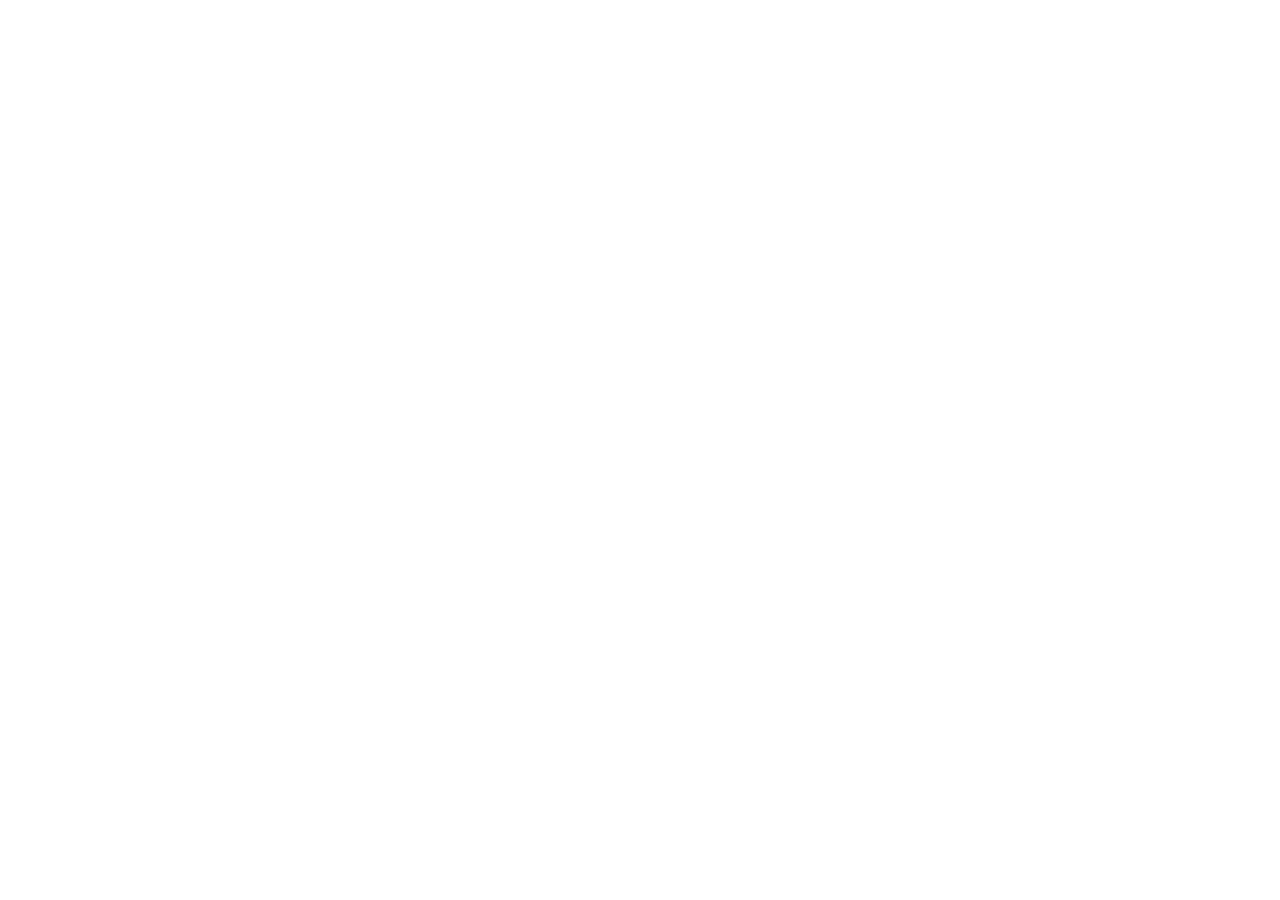
==== commit 7a6a0e71: "Update index.html" ====
--- a/index.html
+++ b/index.html
@@ -1,228 +1,47 @@
-<!doctype html>
+<!DOCTYPE html>
 <html lang="th">
 <head>
-  <meta charset="utf-8">
-  <meta name="viewport" content="width=device-width,initial-scale=1">
+  <meta charset="UTF-8">
+  <meta name="viewport" content="width=device-width, initial-scale=1.0">
 
-  <title>นักสร้างสุขดอนแก้ว | โครงการพัฒนาศักยภาพนักสร้างสุขเสริมสร้างสุขภาวะชุมชน</title>
-  <meta name="description" content="เว็บไซต์ประชาสัมพันธ์โครงการพัฒนาศักยภาพนักสร้างสุขเสริมสร้างสุขภาวะชุมชน สมาคมมหาวิชชาลัยดอนแก้วสร้างสุข อำเภอแม่ริม จังหวัดเชียงใหม่ พร้อมระบบส่งและติดตามรายงานกิจกรรมออนไลน์">
-  <meta name="robots" content="index,follow,max-image-preview:large">
-  <link rel="canonical" href="https://sangsook2026.github.io/sangsook-donkaew/">
+  <title>กำลังเข้าสู่ระบบรายงานนักสร้างสุข</title>
 
-  <meta property="og:type" content="website">
-  <meta property="og:locale" content="th_TH">
-  <meta property="og:site_name" content="นักสร้างสุขดอนแก้ว">
-  <meta property="og:title" content="นักสร้างสุขดอนแก้ว | สุขภาวะชุมชน">
-  <meta property="og:description" content="ข่าวประชาสัมพันธ์ ข้อมูลโครงการ และระบบส่งรายงานกิจกรรมนักสร้างสุข">
-  <meta property="og:url" content="https://sangsook2026.github.io/sangsook-donkaew/">
-  <meta property="og:image" content="https://sangsook2026.github.io/sangsook-donkaew/assets/img/logo-donkaew.png">
+  <!-- สำรองกรณี JavaScript ไม่ทำงาน -->
+  <meta http-equiv="refresh" content="0;url=https://script.google.com/macros/s/AKfycbxYZNy_pJzM8Q6rQ0GzU53ELH5nUyrDfExcqyzxqi7NE1iMZdPn446kKjvKVOy5Ce9IkQ/exec">
 
-  <meta name="twitter:card" content="summary_large_image">
+  <script>
+    // เปลี่ยนหน้าโดยไม่เก็บ GitHub Pages ไว้ในประวัติ Back
+    window.location.replace("https://script.google.com/macros/s/AKfycbxYZNy_pJzM8Q6rQ0GzU53ELH5nUyrDfExcqyzxqi7NE1iMZdPn446kKjvKVOy5Ce9IkQ/exec");
+  </script>
 
-  <link rel="icon" href="assets/img/logo-donkaew.png">
-  <link rel="stylesheet" href="assets/css/styles.css">
-  <link rel="stylesheet" href="https://cdnjs.cloudflare.com/ajax/libs/font-awesome/6.7.2/css/all.min.css">
+  <style>
+    html, body {
+      margin: 0;
+      width: 100%;
+      height: 100%;
+      display: grid;
+      place-items: center;
+      font-family: Arial, sans-serif;
+      background: #f7efe5;
+      color: #214d3b;
+    }
 
-  <script type="application/ld+json">
-  {
-    "@context": "https://schema.org",
-    "@graph": [
-      {
-        "@type": "Organization",
-        "@id": "https://sangsook2026.github.io/sangsook-donkaew/#organization",
-        "name": "สมาคมมหาวิชชาลัยดอนแก้วสร้างสุข",
-        "url": "https://sangsook2026.github.io/sangsook-donkaew/",
-        "logo": "https://sangsook2026.github.io/sangsook-donkaew/assets/img/logo-donkaew.png",
-        "email": "sangsook1268@gmail.com",
-        "telephone": "052076117",
-        "address": {
-          "@type": "PostalAddress",
-          "streetAddress": "92 หมู่ 3 ตำบลดอนแก้ว",
-          "addressLocality": "อำเภอแม่ริม",
-          "addressRegion": "เชียงใหม่",
-          "postalCode": "50180",
-          "addressCountry": "TH"
-        }
-      },
-      {
-        "@type": "WebSite",
-        "@id": "https://sangsook2026.github.io/sangsook-donkaew/#website",
-        "url": "https://sangsook2026.github.io/sangsook-donkaew/",
-        "name": "นักสร้างสุขดอนแก้ว",
-        "publisher": {"@id": "https://sangsook2026.github.io/sangsook-donkaew/#organization"},
-        "inLanguage": "th-TH"
-      }
-    ]
-  }
-  </script>
+    .loading {
+      text-align: center;
+    }
+  </style>
 </head>
+
 <body>
-
-<header class="site-header">
-  <div class="container nav-wrap">
-    <a class="brand" href="#home">
-      <img src="assets/img/logo-donkaew.png" alt="ตราสมาคมมหาวิชชาลัยดอนแก้วสร้างสุข">
-      <span>
-        นักสร้างสุขดอนแก้ว
-        <small>สุขภาวะชุมชน • ดอนแก้ว • แม่ริม • เชียงใหม่</small>
-      </span>
-    </a>
-
-    <button class="menu-toggle" id="menuToggle" aria-label="เปิดเมนู" aria-expanded="false">
-      <i class="fa-solid fa-bars"></i>
-    </button>
-
-    <nav class="nav" id="mobileMenu" aria-label="เมนูหลัก">
-      <a href="#home">หน้าหลัก</a>
-      <a href="#about">เกี่ยวกับโครงการ</a>
-      <a href="#news">ข่าวประชาสัมพันธ์</a>
-      <a href="#contact">ติดต่อเรา</a>
-      <button class="btn btn-primary" data-open-app="login">
-        <i class="fa-solid fa-right-to-bracket me-2"></i>เข้าสู่ระบบรายงาน
-      </button>
-    </nav>
+  <div class="loading">
+    <strong>กำลังเข้าสู่ระบบรายงานนักสร้างสุข...</strong>
+    <noscript>
+      <p>
+        <a href="https://script.google.com/macros/s/AKfycbxYZNy_pJzM8Q6rQ0GzU53ELH5nUyrDfExcqyzxqi7NE1iMZdPn446kKjvKVOy5Ce9IkQ/exec">
+          คลิกที่นี่เพื่อเข้าสู่ระบบ
+        </a>
+      </p>
+    </noscript>
   </div>
-</header>
-
-<main>
-  <section class="hero" id="home">
-    <div class="container">
-      <div class="hero-card">
-        <div>
-          <span class="eyebrow"><i class="fa-solid fa-heart-pulse"></i> สมาคมมหาวิชชาลัยดอนแก้วสร้างสุข</span>
-          <h1>พัฒนาศักยภาพนักสร้างสุข<br>เสริมสร้างสุขภาวะชุมชน</h1>
-          <p>
-            พื้นที่ประชาสัมพันธ์ ข่าวสารกิจกรรม และระบบบริการออนไลน์สำหรับนักสร้างสุข
-            เพื่อบันทึก ติดตาม และขับเคลื่อนงานสุขภาวะชุมชนอย่างเป็นระบบ
-          </p>
-          <div class="hero-actions">
-            <button class="btn btn-light" data-open-app>
-              <i class="fa-solid fa-file-circle-plus me-2"></i>ส่งรายงานกิจกรรม
-            </button>
-            <button class="btn btn-outline" data-open-app>
-              <i class="fa-solid fa-clock-rotate-left me-2"></i>ดูประวัติรายงาน
-            </button>
-          </div>
-        </div>
-
-        <div class="logo-panel" aria-label="องค์กรภาคี">
-          <img src="assets/img/logo-sss.png" alt="สำนักงานกองทุนสนับสนุนการสร้างเสริมสุขภาพ สสส.">
-          <img src="assets/img/logo-donkaew.png" alt="สมาคมมหาวิชชาลัยดอนแก้วสร้างสุข">
-          <img src="assets/img/logo-rangsook.png" alt="ตราร่างสุข">
-        </div>
-      </div>
-    </div>
-  </section>
-
-  <section class="section" id="about">
-    <div class="container">
-      <div class="section-head">
-        <div>
-          <span class="eyebrow"><i class="fa-solid fa-seedling"></i> เกี่ยวกับระบบ</span>
-          <h2>เว็บไซต์ประชาสัมพันธ์<br>เชื่อมต่อระบบรายงานเดิม</h2>
-        </div>
-        <p>
-          ผู้ใช้งานสามารถค้นหาเว็บไซต์จาก Google เพื่ออ่านข้อมูลโครงการและข่าวประชาสัมพันธ์
-          จากนั้นเข้าสู่ระบบ Google Apps Script เดิมเพื่อส่งและติดตามรายงาน
-        </p>
-      </div>
-
-      <div class="feature-grid">
-        <article class="feature">
-          <div class="iconbox"><i class="fa-solid fa-bullhorn"></i></div>
-          <h3>ประชาสัมพันธ์เข้าถึงง่าย</h3>
-          <p>มีหน้าเว็บสาธารณะที่เหมาะสำหรับข่าวกิจกรรม ข้อมูลโครงการ และการค้นหาผ่าน Google</p>
-        </article>
-        <article class="feature">
-          <div class="iconbox"><i class="fa-solid fa-file-shield"></i></div>
-          <h3>ระบบเดิมยังทำงานครบ</h3>
-          <p>Login, Google Sheets, Google Drive, Word และประวัติรายงานยังทำงานใน Apps Script เดิม</p>
-        </article>
-        <article class="feature">
-          <div class="iconbox"><i class="fa-solid fa-magnifying-glass-chart"></i></div>
-          <h3>พร้อมสำหรับ SEO</h3>
-          <p>มี Title, Description, Structured Data, robots.txt และ sitemap.xml สำหรับ Search Engine</p>
-        </article>
-      </div>
-    </div>
-  </section>
-
-  <section class="section">
-    <div class="container two-col">
-      <article class="editorial green">
-        <div>
-          <span class="eyebrow"><i class="fa-solid fa-file-pen"></i> บริการออนไลน์</span>
-          <h3>ส่งรายงานกิจกรรมนักสร้างสุข</h3>
-          <p>เข้าสู่ระบบรายงานเดิมเพื่อกรอกกิจกรรม แนบรูป/เอกสาร และจัดเก็บข้อมูลเข้าสู่ Google Sheets และ Drive</p>
-        </div>
-        <button class="btn btn-light" data-open-app>เข้าสู่ระบบส่งรายงาน</button>
-      </article>
-
-      <article class="editorial orange">
-        <div>
-          <span class="eyebrow"><i class="fa-solid fa-clock-rotate-left"></i> ติดตามผล</span>
-          <h3>ดูประวัติและดาวน์โหลดรายงาน</h3>
-          <p>ตรวจสอบรายงานย้อนหลัง สถานะการตรวจ และดาวน์โหลดเอกสารผ่านระบบ Google Apps Script เดิม</p>
-        </div>
-        <button class="btn btn-light" data-open-app>เปิดระบบรายงาน</button>
-      </article>
-    </div>
-  </section>
-
-  <section class="section" id="news">
-    <div class="container">
-      <div class="section-head">
-        <div>
-          <span class="eyebrow"><i class="fa-solid fa-newspaper"></i> ข่าวสาร</span>
-          <h2>ข่าวประชาสัมพันธ์</h2>
-        </div>
-        <p>พื้นที่สำหรับเชื่อมข่าวจาก Facebook Page ของโครงการและประชาสัมพันธ์กิจกรรมล่าสุด</p>
-      </div>
-      <div id="facebookNewsBox"></div>
-    </div>
-  </section>
-
-  <section class="section" id="contact">
-    <div class="container">
-      <div class="contact-card">
-        <span class="eyebrow"><i class="fa-solid fa-headset"></i> ติดต่อโครงการ</span>
-        <h2>สมาคมมหาวิชชาลัยดอนแก้วสร้างสุข</h2>
-
-        <div class="contact-grid">
-          <div class="contact-item">
-            <i class="fa-solid fa-phone"></i>
-            <small>โทรศัพท์</small>
-            <a href="tel:052076117"><strong>052 076 117</strong></a>
-          </div>
-          <div class="contact-item">
-            <i class="fa-solid fa-envelope"></i>
-            <small>อีเมล</small>
-            <a href="mailto:sangsook1268@gmail.com"><strong>sangsook1268@gmail.com</strong></a>
-          </div>
-          <div class="contact-item">
-            <i class="fa-solid fa-location-dot"></i>
-            <small>ที่อยู่</small>
-            <strong>92 หมู่ 3 ต.ดอนแก้ว อ.แม่ริม จ.เชียงใหม่ 50180</strong>
-          </div>
-          <div class="contact-item">
-            <i class="fa-solid fa-clock"></i>
-            <small>เวลาทำการ</small>
-            <strong>จันทร์–ศุกร์ 08:30–17:00 น.</strong>
-          </div>
-        </div>
-      </div>
-    </div>
-  </section>
-</main>
-
-<footer class="footer">
-  <div class="container footer-row">
-    <span>© <span id="year"></span> นักสร้างสุขดอนแก้ว</span>
-    <span>เว็บไซต์ประชาสัมพันธ์และระบบรายงานกิจกรรมสุขภาวะชุมชน</span>
-  </div>
-</footer>
-
-<script src="assets/js/config.js"></script>
-<script src="assets/js/app.js"></script>
 </body>
 </html>
